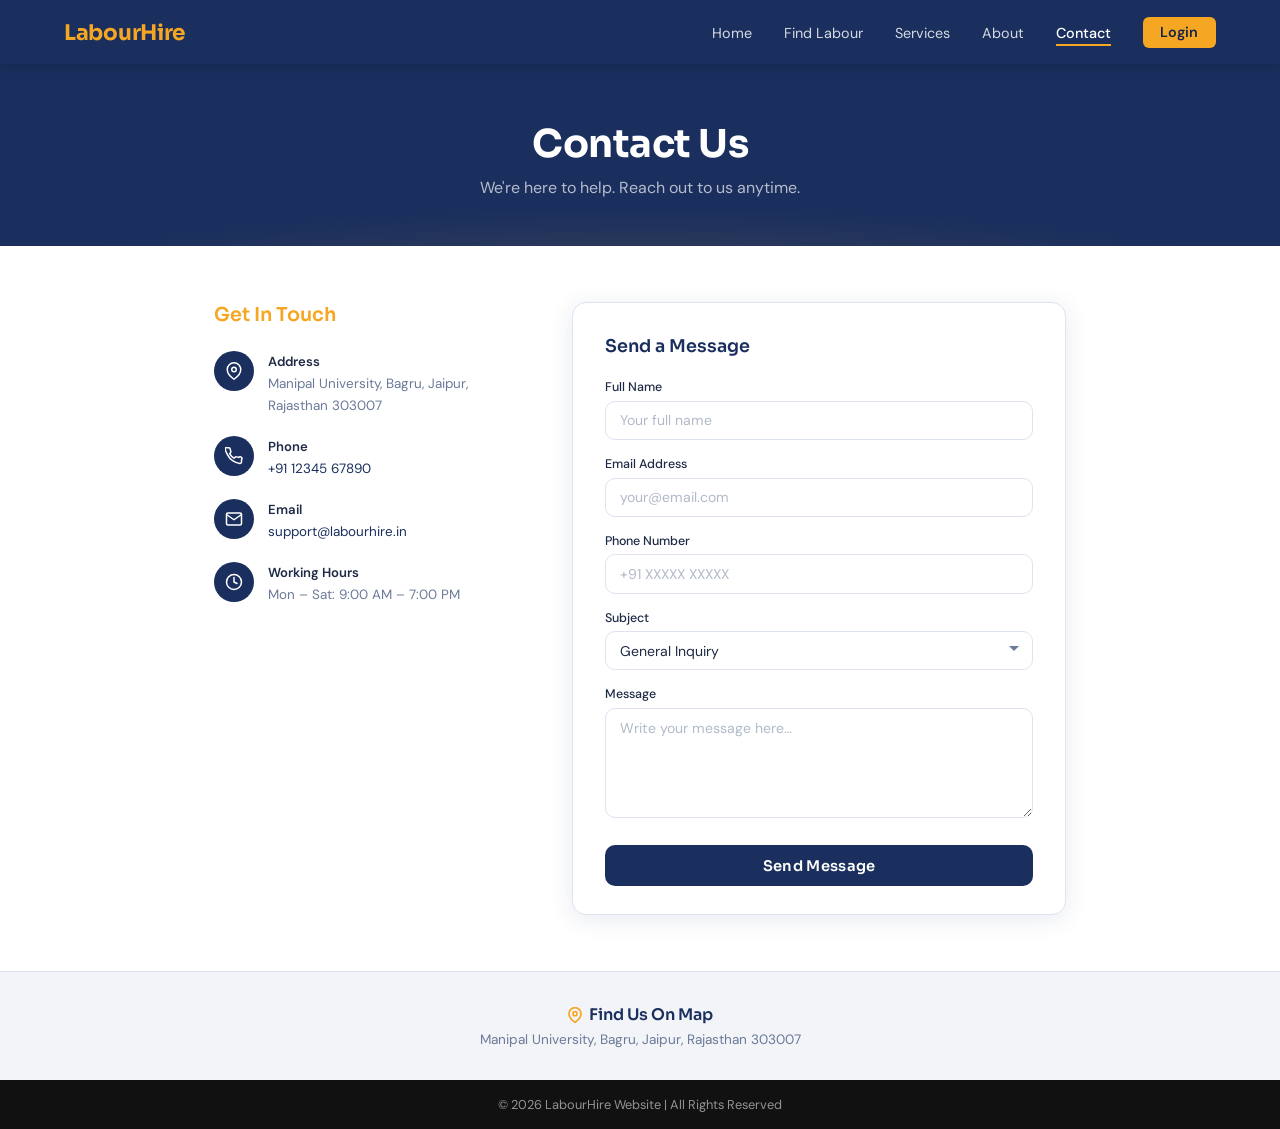
==== Contact.html @ ee3c4729 "Complete Project" ====
<!DOCTYPE html>
<html lang="en">
<head>
  <meta charset="UTF-8" />
  <meta name="viewport" content="width=device-width, initial-scale=1.0"/>
  <title>LabourHire – Contact Us</title>
  <link href="https://fonts.googleapis.com/css2?family=Sora:wght@300;400;500;600;700&family=DM+Sans:ital,wght@0,300;0,400;0,500;1,300&display=swap" rel="stylesheet"/>
  <style>
    *, *::before, *::after { box-sizing: border-box; margin: 0; padding: 0; }

    :root {
      --navy:    #1a2f5e;
      --navy-d:  #152549;
      --navy-l:  #243870;
      --gold:    #f5a623;
      --gold-l:  #fbb93a;
      --slate:   #f2f4f8;
      --white:   #ffffff;
      --text:    #1e2a45;
      --muted:   #6b7a99;
      --border:  #dde3f0;
      --radius:  10px;
      --shadow:  0 4px 24px rgba(26,47,94,.10);
    }

    body {
      font-family: 'DM Sans', sans-serif;
      color: var(--text);
      background: var(--white);
      min-height: 100vh;
    }

    nav {
      background: var(--navy);
      padding: 0 5%;
      display: flex;
      align-items: center;
      justify-content: space-between;
      height: 64px;
      position: sticky;
      top: 0;
      z-index: 100;
      box-shadow: 0 2px 12px rgba(0,0,0,.18);
    }

    .logo {
      font-family: 'Sora', sans-serif;
      font-weight: 700;
      font-size: 1.35rem;
      color: var(--gold);
      letter-spacing: -.3px;
    }

    .nav-links {
      display: flex;
      align-items: center;
      gap: 2rem;
      list-style: none;
    }

    .nav-links a {
      color: rgba(255,255,255,.82);
      text-decoration: none;
      font-size: .9rem;
      font-weight: 400;
      transition: color .2s;
    }
    .nav-links a:hover,
    .nav-links a.active { color: #fff; }

    .nav-links a.active {
      font-weight: 500;
      border-bottom: 2px solid var(--gold);
      padding-bottom: 2px;
    }

    .btn-login {
      background: var(--gold);
      color: var(--navy-d) !important;
      font-weight: 600 !important;
      padding: .38rem 1.1rem;
      border-radius: 6px;
      transition: background .2s !important;
    }
    .btn-login:hover { background: var(--gold-l) !important; }

    .hero {
      background: var(--navy);
      text-align: center;
      padding: 3.5rem 1rem 3rem;
      position: relative;
      overflow: hidden;
    }
    .hero::before {
      content: '';
      position: absolute;
      inset: 0;
      background: radial-gradient(ellipse 70% 60% at 50% 120%, rgba(245,166,35,.13) 0%, transparent 70%);
    }
    .hero h1 {
      font-family: 'Sora', sans-serif;
      font-size: 2.4rem;
      font-weight: 700;
      color: var(--white);
      letter-spacing: -.5px;
      position: relative;
    }
    .hero p {
      margin-top: .55rem;
      color: rgba(255,255,255,.68);
      font-size: 1rem;
      position: relative;
    }

    main {
      max-width: 900px;
      margin: 0 auto;
      padding: 3.5rem 1.5rem;
      display: grid;
      grid-template-columns: 1fr 1.55fr;
      gap: 2.5rem;
      align-items: start;
    }

    .info-title {
      font-family: 'Sora', sans-serif;
      font-size: 1.2rem;
      font-weight: 600;
      color: var(--gold);
      margin-bottom: 1.5rem;
    }

    .info-items { display: flex; flex-direction: column; gap: 1.25rem; }

    .info-item {
      display: flex;
      align-items: flex-start;
      gap: .85rem;
    }

    .info-icon {
      width: 40px;
      height: 40px;
      border-radius: 50%;
      background: var(--navy);
      display: flex;
      align-items: center;
      justify-content: center;
      flex-shrink: 0;
    }
    .info-icon svg { width: 18px; height: 18px; }

    .info-body { padding-top: 2px; }
    .info-body strong {
      display: block;
      font-size: .82rem;
      font-weight: 600;
      color: var(--text);
      margin-bottom: 2px;
    }
    .info-body span {
      font-size: .84rem;
      color: var(--muted);
      line-height: 1.5;
    }
    .info-body a {
      color: var(--navy);
      text-decoration: none;
    }
    .info-body a:hover { text-decoration: underline; }

    .form-card {
      background: var(--white);
      border: 1px solid var(--border);
      border-radius: 14px;
      padding: 2rem 2rem 1.75rem;
      box-shadow: var(--shadow);
    }

    .form-title {
      font-family: 'Sora', sans-serif;
      font-size: 1.1rem;
      font-weight: 600;
      color: var(--navy);
      margin-bottom: 1.4rem;
    }

    .form-group { margin-bottom: 1rem; }

    label {
      display: block;
      font-size: .78rem;
      font-weight: 500;
      color: var(--text);
      margin-bottom: .35rem;
    }

    input, select, textarea {
      width: 100%;
      padding: .6rem .85rem;
      border: 1px solid var(--border);
      border-radius: var(--radius);
      font-family: 'DM Sans', sans-serif;
      font-size: .88rem;
      color: var(--text);
      background: var(--white);
      outline: none;
      transition: border-color .2s, box-shadow .2s;
      appearance: none;
    }
    input::placeholder, textarea::placeholder { color: #b0bac8; }
    input:focus, select:focus, textarea:focus {
      border-color: var(--navy);
      box-shadow: 0 0 0 3px rgba(26,47,94,.09);
    }

    .select-wrap { position: relative; }
    .select-wrap select { padding-right: 2.2rem; cursor: pointer; }
    .select-wrap::after {
      content: '';
      position: absolute;
      right: .85rem;
      top: 50%;
      transform: translateY(-50%);
      border: 5px solid transparent;
      border-top-color: var(--muted);
      pointer-events: none;
    }

    textarea { resize: vertical; min-height: 110px; }

    .btn-send {
      width: 100%;
      padding: .72rem 1rem;
      background: var(--navy);
      color: #fff;
      border: none;
      border-radius: var(--radius);
      font-family: 'Sora', sans-serif;
      font-size: .92rem;
      font-weight: 600;
      cursor: pointer;
      letter-spacing: .3px;
      transition: background .2s, transform .1s;
      margin-top: .4rem;
    }
    .btn-send:hover  { background: var(--navy-l); }
    .btn-send:active { transform: scale(.985); }

    .success-msg {
      display: none;
      text-align: center;
      padding: 1.5rem 1rem;
      color: #1a8a4a;
      font-weight: 500;
      font-size: .95rem;
    }
    .success-msg svg { display: block; margin: 0 auto .6rem; }

    .map-strip {
      background: var(--slate);
      text-align: center;
      padding: 2rem 1rem;
      border-top: 1px solid var(--border);
    }
    .map-strip .map-title {
      font-family: 'Sora', sans-serif;
      font-size: 1rem;
      font-weight: 600;
      color: var(--navy);
      display: flex;
      align-items: center;
      justify-content: center;
      gap: .4rem;
      margin-bottom: .35rem;
    }
    .map-strip .map-title svg { width: 16px; height: 16px; }
    .map-strip p { font-size: .85rem; color: var(--muted); }

    footer {
      background: #111;
      color: rgba(255,255,255,.55);
      text-align: center;
      padding: 1rem;
      font-size: .8rem;
    }

    @media (max-width: 680px) {
      main { grid-template-columns: 1fr; }
      .hero h1 { font-size: 1.8rem; }
    }
  </style>
</head>
<body>

<nav>
  <div class="logo">LabourHire</div>
  <ul class="nav-links">
    <li><a href="index.html">Home</a></li>
    <li><a href="Find_Labour.html">Find Labour</a></li>
    <li><a href="Services.html">Services</a></li>
    <li><a href="About.html">About</a></li>
    <li><a href="#" class="active">Contact</a></li>
    <li><a href="Project_Login_Page.html" target="_blank" class="btn-login">Login</a></li>
  </ul>
</nav>

<section class="hero">
  <h1>Contact Us</h1>
  <p>We're here to help. Reach out to us anytime.</p>
</section>

<main>
  <div class="info-panel">
    <p class="info-title">Get In Touch</p>
    <div class="info-items">

      <div class="info-item">
        <div class="info-icon">
          <svg viewBox="0 0 24 24" fill="none" stroke="#fff" stroke-width="2" stroke-linecap="round" stroke-linejoin="round">
            <path d="M21 10c0 7-9 13-9 13S3 17 3 10a9 9 0 0118 0z"/><circle cx="12" cy="10" r="3"/>
          </svg>
        </div>
        <div class="info-body">
          <strong>Address</strong>
          <span>Manipal University, Bagru, Jaipur,<br>Rajasthan 303007</span>
        </div>
      </div>

      <div class="info-item">
        <div class="info-icon">
          <svg viewBox="0 0 24 24" fill="none" stroke="#fff" stroke-width="2" stroke-linecap="round" stroke-linejoin="round">
            <path d="M22 16.92v3a2 2 0 01-2.18 2 19.79 19.79 0 01-8.63-3.07A19.5 19.5 0 013.07 9.81a19.79 19.79 0 01-3.07-8.67A2 2 0 012 1h3a2 2 0 012 1.72c.127.96.361 1.903.7 2.81a2 2 0 01-.45 2.11L6.09 8.91a16 16 0 006 6l1.27-1.27a2 2 0 012.11-.45c.907.339 1.85.573 2.81.7A2 2 0 0122 16.92z"/>
          </svg>
        </div>
        <div class="info-body">
          <strong>Phone</strong>
          <span><a href="tel:+919876543210">+91 12345 67890</a></span>
        </div>
      </div>

      <div class="info-item">
        <div class="info-icon">
          <svg viewBox="0 0 24 24" fill="none" stroke="#fff" stroke-width="2" stroke-linecap="round" stroke-linejoin="round">
            <path d="M4 4h16c1.1 0 2 .9 2 2v12c0 1.1-.9 2-2 2H4c-1.1 0-2-.9-2-2V6c0-1.1.9-2 2-2z"/><polyline points="22,6 12,13 2,6"/>
          </svg>
        </div>
        <div class="info-body">
          <strong>Email</strong>
          <span><a href="mailto:support@labourhire.in">support@labourhire.in</a></span>
        </div>
      </div>

      <div class="info-item">
        <div class="info-icon">
          <svg viewBox="0 0 24 24" fill="none" stroke="#fff" stroke-width="2" stroke-linecap="round" stroke-linejoin="round">
            <circle cx="12" cy="12" r="10"/><polyline points="12 6 12 12 16 14"/>
          </svg>
        </div>
        <div class="info-body">
          <strong>Working Hours</strong>
          <span>Mon – Sat: 9:00 AM – 7:00 PM</span>
        </div>
      </div>

    </div>
  </div>

  <div class="form-card">
    <p class="form-title">Send a Message</p>
    <div id="contactForm">
      <div class="form-group">
        <label for="fullName">Full Name</label>
        <input type="text" id="fullName" placeholder="Your full name"/>
      </div>
      <div class="form-group">
        <label for="email">Email Address</label>
        <input type="email" id="email" placeholder="your@email.com"/>
      </div>
      <div class="form-group">
        <label for="phone">Phone Number</label>
        <input type="tel" id="phone" placeholder="+91 XXXXX XXXXX"/>
      </div>
      <div class="form-group">
        <label for="subject">Subject</label>
        <div class="select-wrap">
          <select id="subject">
            <option>General Inquiry</option>
            <option>Hire Labour</option>
            <option>Service Support</option>
            <option>Partnership</option>
            <option>Complaint</option>
          </select>
        </div>
      </div>
      <div class="form-group">
        <label for="message">Message</label>
        <textarea id="message" placeholder="Write your message here…"></textarea>
      </div>
      <button class="btn-send" onclick="sendMessage()">Send Message</button>
    </div>
    <div class="success-msg" id="successMsg">
      <svg width="40" height="40" viewBox="0 0 24 24" fill="none" stroke="#1a8a4a" stroke-width="2" stroke-linecap="round" stroke-linejoin="round">
        <path d="M22 11.08V12a10 10 0 11-5.93-9.14"/><polyline points="22 4 12 14.01 9 11.01"/>
      </svg>
      Message sent! We'll get back to you soon.
    </div>
  </div>
</main>

<section class="map-strip">
  <p class="map-title">
    <svg viewBox="0 0 24 24" fill="none" stroke="var(--gold)" stroke-width="2.5" stroke-linecap="round" stroke-linejoin="round">
      <path d="M21 10c0 7-9 13-9 13S3 17 3 10a9 9 0 0118 0z"/><circle cx="12" cy="10" r="3"/>
    </svg>
    Find Us On Map
  </p>
  <p>Manipal University, Bagru, Jaipur, Rajasthan 303007</p>
</section>

<footer>
  © 2026 LabourHire Website | All Rights Reserved
</footer>

<script>
  function sendMessage() {
    const name = document.getElementById('fullName').value.trim();
    const email = document.getElementById('email').value.trim();
    const message = document.getElementById('message').value.trim();

    if (!name || !email || !message) {
      alert('Please fill in Name, Email, and Message before sending.');
      return;
    }

    document.getElementById('contactForm').style.display = 'none';
    document.getElementById('successMsg').style.display = 'block';
  }
</script>

</body>
</html>
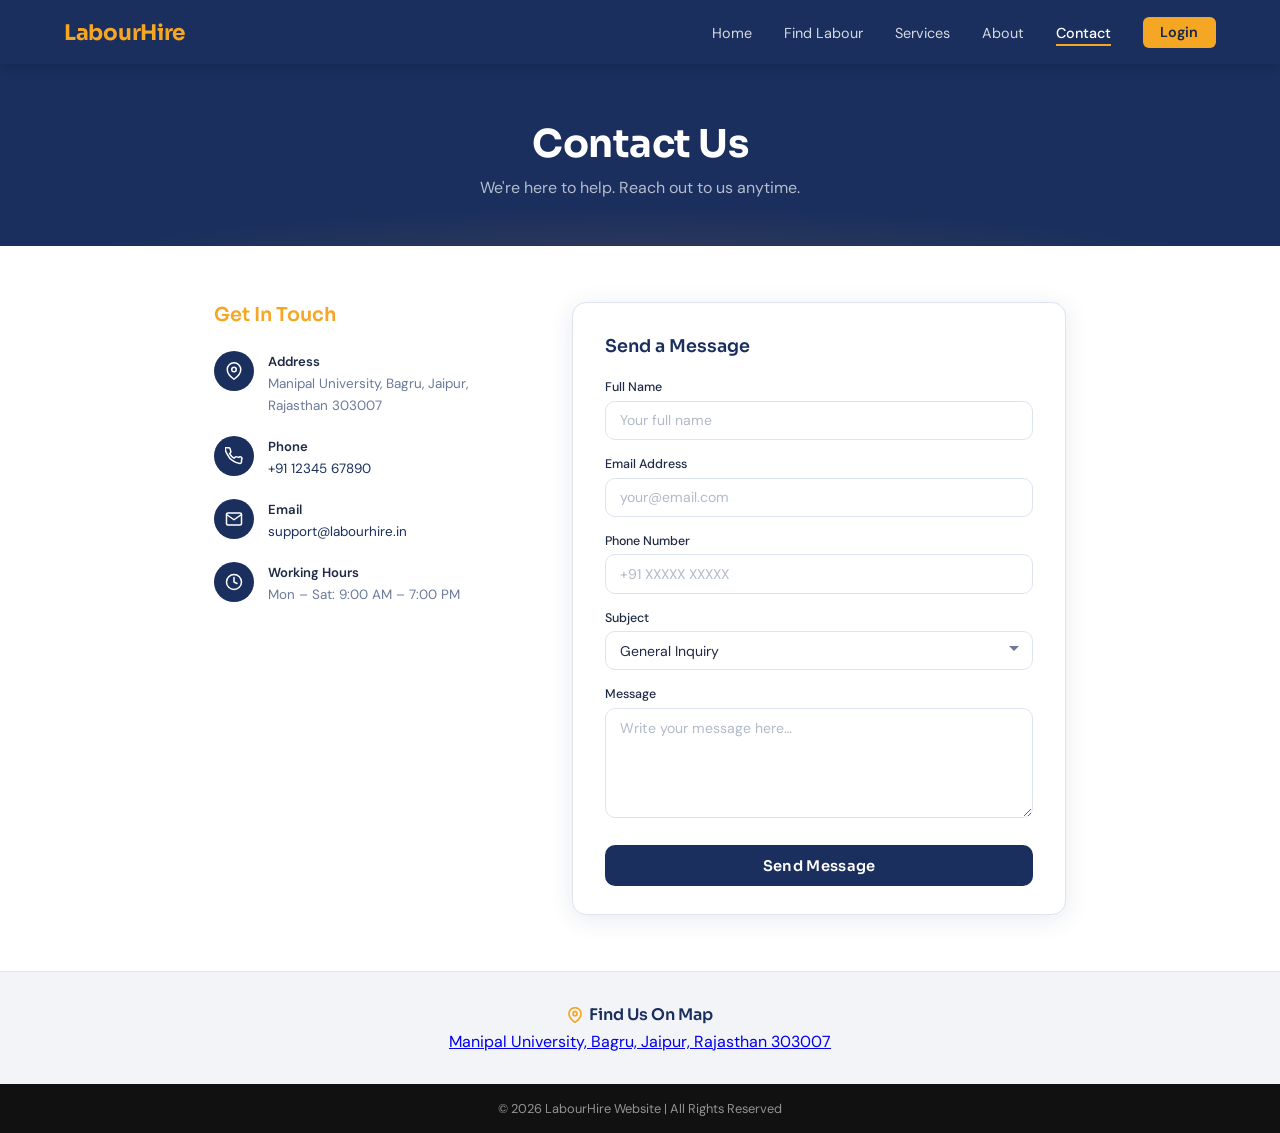
==== commit 92be6d52: "Update address to link to Google Maps" ====
--- a/Contact.html
+++ b/Contact.html
@@ -415,7 +415,7 @@
     </svg>
     Find Us On Map
   </p>
-  <p>Manipal University, Bagru, Jaipur, Rajasthan 303007</p>
+  <a href="https://maps.app.goo.gl/e8HiHtrNyYBBgPL47">Manipal University, Bagru, Jaipur, Rajasthan 303007</a>
 </section>
 
 <footer>
